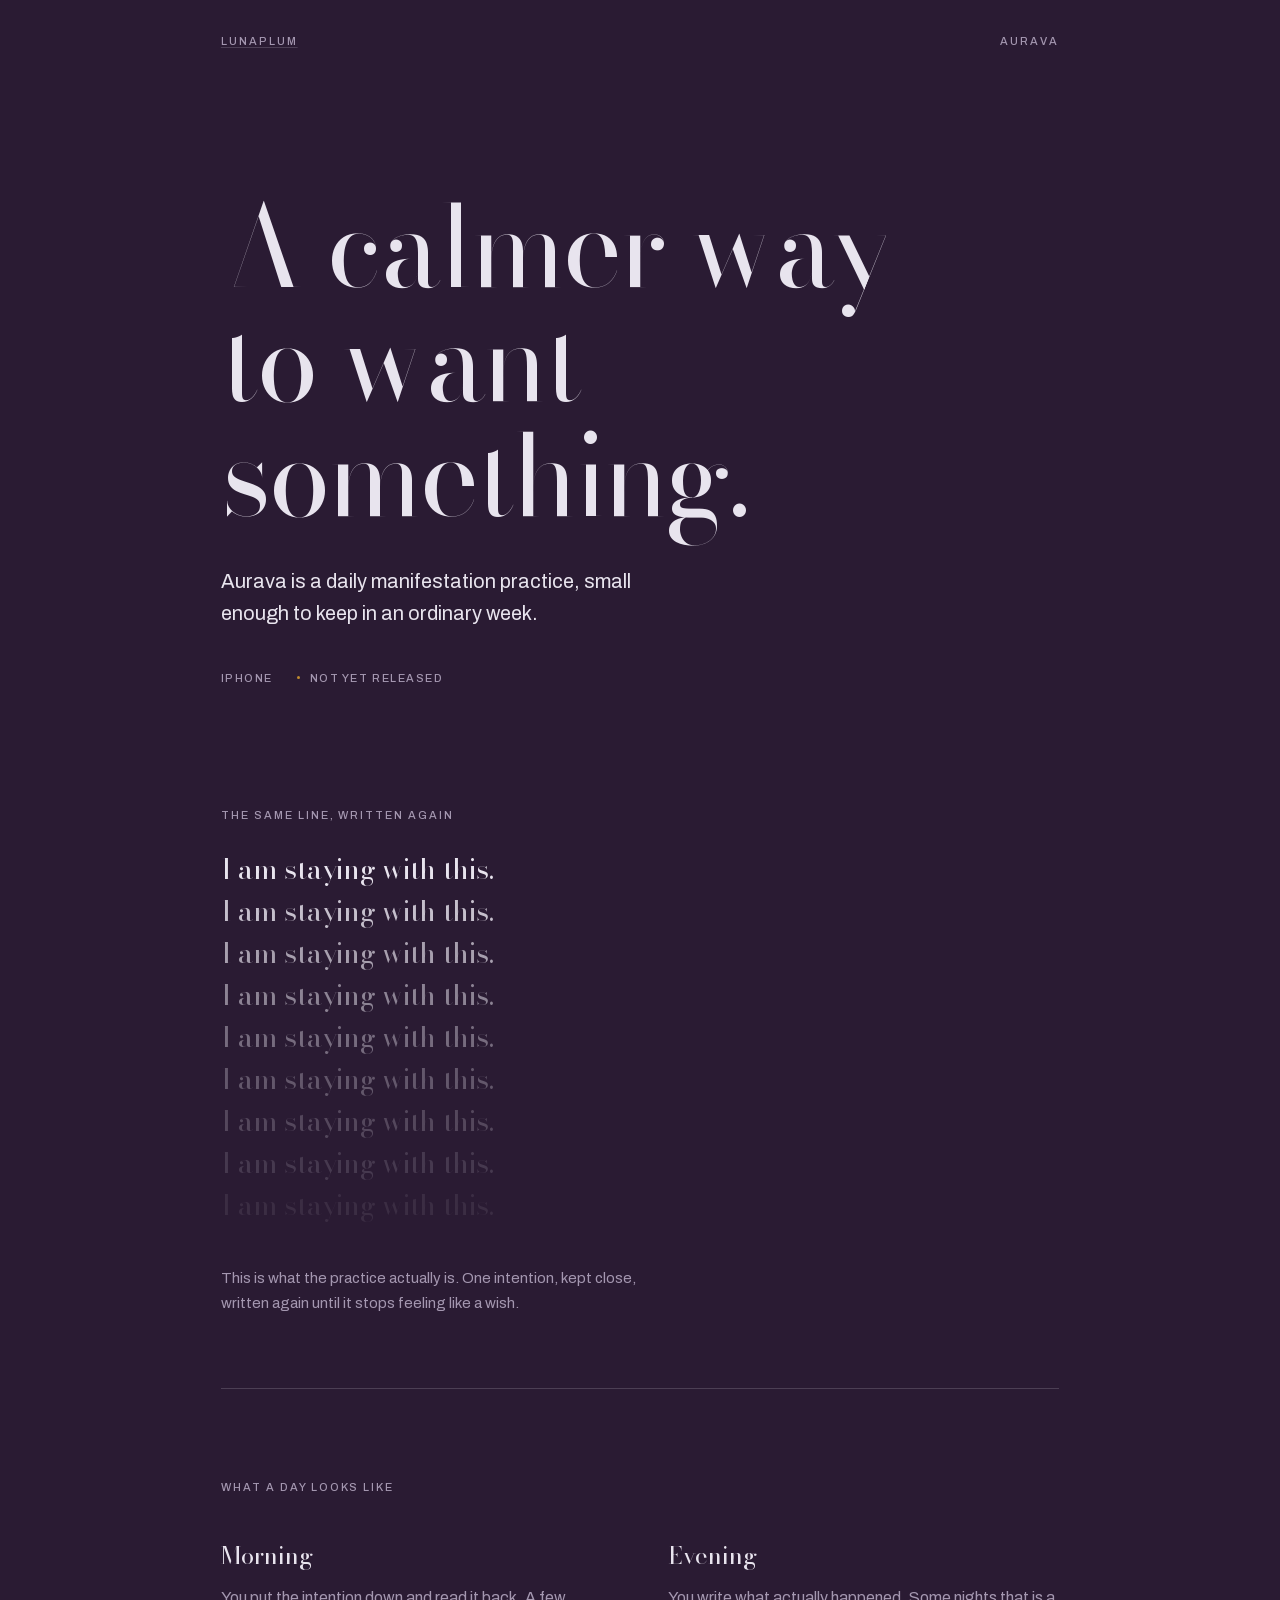
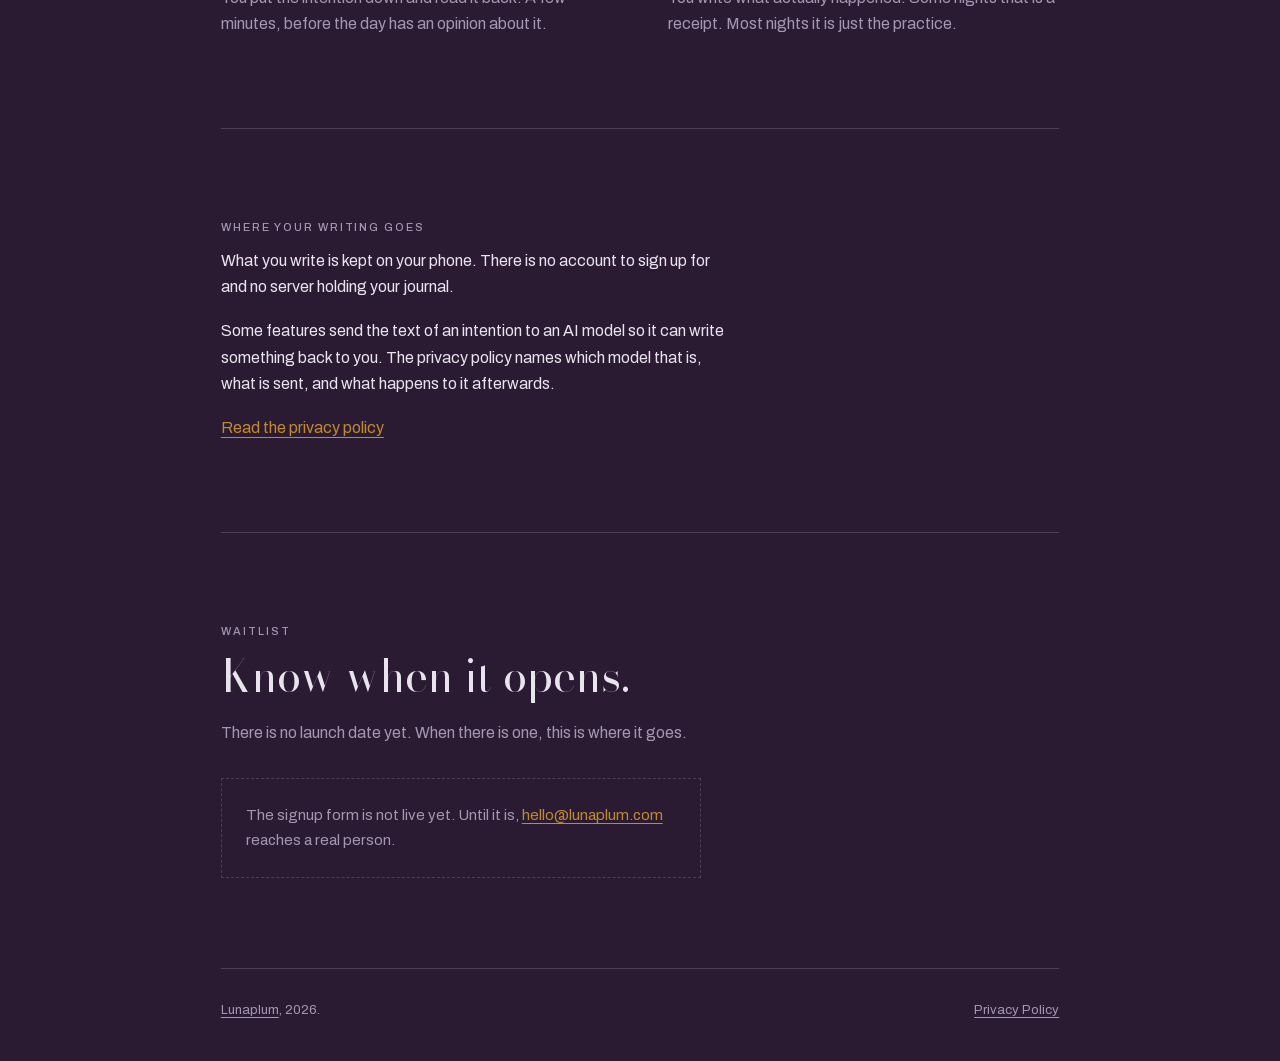
==== aurava/index.html @ 1ee56e5e "Lunaplum studio site: studio page, Aurava waitlist, Aurava privacy policy Three static pages, no bui" ====
<!doctype html>
<html lang="en" class="skin">
<head>
<meta charset="utf-8">
<meta name="viewport" content="width=device-width, initial-scale=1">
<title>Aurava</title>
<meta name="description" content="A calmer way to want something. Aurava is a daily manifestation practice for iPhone, small enough to keep in an ordinary week.">
<link rel="icon" href="/assets/favicon.svg" type="image/svg+xml">
<link rel="canonical" href="https://lunaplum.com/aurava/">
<meta name="theme-color" content="#2A1B33">
<meta property="og:type" content="website">
<meta property="og:title" content="Aurava">
<meta property="og:description" content="A calmer way to want something. A daily manifestation practice for iPhone.">
<meta property="og:url" content="https://lunaplum.com/aurava/">
<link rel="preload" href="/assets/fonts/bodoni-moda-latin.woff2" as="font" type="font/woff2" crossorigin>
<link rel="stylesheet" href="/styles.css">
</head>
<body>

<a class="skip" href="#main">Skip to content</a>

<header class="wrap masthead">
  <p class="eyebrow"><a href="/">Lunaplum</a></p>
  <p class="eyebrow">Aurava</p>
</header>

<main id="main">

  <section class="wrap hero">
    <h1 class="display hero-title">A calmer way to want something.</h1>
    <p class="lede hero-sub">Aurava is a daily manifestation practice, small enough to keep in an ordinary week.</p>
    <p class="hero-meta">
      <span>iPhone</span>
      <span>Not yet released</span>
    </p>
  </section>

  <section class="wrap practice" aria-labelledby="practice-label">
    <p class="eyebrow practice-label" id="practice-label">The same line, written again</p>

    <ul class="practice-lines" aria-hidden="true">
      <li>I am staying with this.</li>
      <li>I am staying with this.</li>
      <li>I am staying with this.</li>
      <li>I am staying with this.</li>
      <li>I am staying with this.</li>
      <li>I am staying with this.</li>
      <li>I am staying with this.</li>
      <li>I am staying with this.</li>
      <li>I am staying with this.</li>
    </ul>

    <p class="practice-note">This is what the practice actually is. One intention, kept close, written again until it stops feeling like a wish.</p>
  </section>

  <section class="wrap day ruled" aria-labelledby="day-label">
    <p class="eyebrow" id="day-label">What a day looks like</p>

    <div class="day-grid">
      <div class="day-block">
        <h3>Morning</h3>
        <p>You put the intention down and read it back. A few minutes, before the day has an opinion about it.</p>
      </div>
      <div class="day-block">
        <h3>Evening</h3>
        <p>You write what actually happened. Some nights that is a receipt. Most nights it is just the practice.</p>
      </div>
    </div>
  </section>

  <section class="wrap trust ruled" aria-labelledby="trust-label">
    <p class="eyebrow" id="trust-label">Where your writing goes</p>
    <p>What you write is kept on your phone. There is no account to sign up for and no server holding your journal.</p>
    <p>Some features send the text of an intention to an AI model so it can write something back to you. The privacy policy names which model that is, what is sent, and what happens to it afterwards.</p>
    <p><a href="/aurava/privacy/">Read the privacy policy</a></p>
  </section>

  <section class="wrap waitlist ruled" aria-labelledby="waitlist-label">
    <p class="eyebrow" id="waitlist-label">Waitlist</p>
    <h2 class="waitlist-title">Know when it opens.</h2>
    <p>There is no launch date yet. When there is one, this is where it goes.</p>

    <!-- ============================================================
         EMAIL CAPTURE GOES HERE.
         Drop in the Formspree or Buttondown form and delete the
         .waitlist-slot block below. Nothing else on the page needs
         to change. Suggested markup:

         <form class="waitlist-form" action="https://formspree.io/f/XXXX" method="POST">
           <label for="email">Email</label>
           <input id="email" name="email" type="email" required autocomplete="email">
           <button type="submit">Join the waitlist</button>
         </form>

         The .waitlist-form styles are not written yet, because no
         endpoint has been chosen. See TODO.md.
         ============================================================ -->

    <div class="waitlist-slot">
      <p>The signup form is not live yet. Until it is, <a href="mailto:hello@lunaplum.com?subject=Aurava%20waitlist">hello@lunaplum.com</a> reaches a real person.</p>
    </div>
  </section>

</main>

<footer class="wrap foot ruled">
  <p><a href="/">Lunaplum</a>, 2026.</p>
  <p><a href="/aurava/privacy/">Privacy Policy</a></p>
</footer>

</body>
</html>
---- styles.css ----
/* ==========================================================================
   Lunaplum
   Palette is taken from the fruit: a dark blue-purple skin, the pale waxy
   bloom that sits on it, and the amber flesh near the stone. Marketing pages
   are the skin side. Documents are the cut side.
   ========================================================================== */

@font-face {
  font-family: 'Bodoni Moda';
  src: url('/assets/fonts/bodoni-moda-latin.woff2') format('woff2');
  font-weight: 400 700;
  font-style: normal;
  font-display: swap;
}
@font-face {
  font-family: 'Archivo';
  src: url('/assets/fonts/archivo-latin.woff2') format('woff2');
  font-weight: 400 600;
  font-style: normal;
  font-display: swap;
}

:root {
  --skin:     #2A1B33;
  --skin-up:  #3A2745;
  --skin-dn:  #1E1226;
  --bloom:    #E8E4EE;
  --bloom-dn: #D9D3E2;
  --ink:      #241A2C;
  --muted:    #6E6379;
  --amber:    #C08A2E;
  --plum:     #6B2F52;

  --display: 'Bodoni Moda', 'Didot', 'Bodoni MT', Georgia, serif;
  --text: 'Archivo', -apple-system, BlinkMacSystemFont, 'Segoe UI', Helvetica, Arial, sans-serif;

  --measure: 34rem;
  --gutter: clamp(1.5rem, 6vw, 5rem);
  --rule: 1px;

  color-scheme: light dark;
  font-synthesis: none;
  -webkit-text-size-adjust: 100%;
}

/* Page themes ------------------------------------------------------------ */

.bloom {
  --ground: var(--bloom);
  --ground-up: var(--bloom-dn);
  --body: var(--ink);
  --quiet: var(--muted);
  --line: rgba(36, 26, 44, 0.16);
  --link: var(--plum);
}

.skin {
  --ground: var(--skin);
  --ground-up: var(--skin-up);
  --body: var(--bloom);
  --quiet: #A497B0;
  --line: rgba(232, 228, 238, 0.18);
  --link: var(--amber);
}

@media (prefers-color-scheme: dark) {
  .bloom {
    --ground: var(--skin-dn);
    --ground-up: var(--skin);
    --body: var(--bloom);
    --quiet: #A497B0;
    --line: rgba(232, 228, 238, 0.16);
    --link: var(--amber);
  }
}

/* Base ------------------------------------------------------------------- */

*, *::before, *::after { box-sizing: border-box; }

body {
  margin: 0;
  background: var(--ground);
  color: var(--body);
  font-family: var(--text);
  font-size: 1rem;
  line-height: 1.65;
  font-weight: 400;
  -webkit-font-smoothing: antialiased;
  -moz-osx-font-smoothing: grayscale;
}

a { color: var(--link); text-underline-offset: 0.22em; text-decoration-thickness: 1px; }
a:hover { text-decoration-thickness: 2px; }

:focus-visible {
  outline: 2px solid var(--link);
  outline-offset: 3px;
  border-radius: 1px;
}

.skip {
  position: absolute;
  left: -9999px;
  top: 0;
  background: var(--ground);
  color: var(--body);
  padding: 0.75rem 1rem;
  z-index: 10;
}
.skip:focus { left: var(--gutter); }

.wrap {
  width: 100%;
  max-width: 62rem;
  margin: 0 auto;
  padding-inline: var(--gutter);
}

/* Type roles ------------------------------------------------------------- */

.eyebrow {
  font-family: var(--text);
  font-size: 0.6875rem;
  font-weight: 500;
  letter-spacing: 0.18em;
  text-transform: uppercase;
  color: var(--quiet);
  margin: 0;
}

.display {
  font-family: var(--display);
  font-variation-settings: 'opsz' 96;
  font-weight: 400;
  letter-spacing: -0.018em;
  line-height: 1.02;
  margin: 0;
}

.lede {
  font-size: clamp(1.0625rem, 0.98rem + 0.42vw, 1.25rem);
  line-height: 1.6;
  max-width: 30rem;
  margin: 0;
}

.prose { max-width: var(--measure); }
.prose p { margin: 0 0 1.1em; }
.prose p:last-child { margin-bottom: 0; }

.quiet { color: var(--quiet); }

.hr {
  border: 0;
  border-top: var(--rule) solid var(--line);
  margin: 0;
}

/* A rule on a .wrap element draws across its padding, which overhangs the text
   by a whole gutter. These draw it inset instead, so every rule on the site
   lines up with the content it separates. */

.ruled, .ruled-under { position: relative; }

.ruled::before, .ruled-under::after {
  content: '';
  position: absolute;
  left: var(--gutter);
  right: var(--gutter);
  border-top: var(--rule) solid var(--line);
}
.ruled::before { top: 0; }
.ruled-under::after { bottom: 0; }

/* ==========================================================================
   Studio page
   ========================================================================== */

.studio { min-height: 100svh; display: flex; flex-direction: column; }

.studio-main { padding-block: clamp(6rem, 22vh, 12rem) clamp(4rem, 10vh, 7rem); }

.studio-name {
  font-size: clamp(3.25rem, 1.6rem + 8.2vw, 6.5rem);
  margin-bottom: 2.25rem;
}

.studio-mark {
  display: block;
  width: 2.75rem;
  height: var(--rule);
  background: var(--amber);
  margin-bottom: 2.5rem;
}

.roster { margin-top: clamp(4rem, 12vh, 7rem); }

.roster-head { margin-bottom: 1.75rem; }

.entry {
  display: grid;
  grid-template-columns: 1fr auto;
  gap: 0.25rem 2rem;
  align-items: baseline;
  padding-block: 1.5rem;
  border-top: var(--rule) solid var(--line);
}
.entry:last-of-type { border-bottom: var(--rule) solid var(--line); }

.entry-name {
  font-family: var(--display);
  font-variation-settings: 'opsz' 40;
  font-size: 1.75rem;
  font-weight: 400;
  line-height: 1.2;
  margin: 0;
}
.entry-name a { text-decoration-color: var(--line); }

.entry-status {
  font-size: 0.6875rem;
  font-weight: 500;
  letter-spacing: 0.14em;
  text-transform: uppercase;
  color: var(--quiet);
  white-space: nowrap;
}

.entry-note {
  grid-column: 1 / -1;
  margin: 0.35rem 0 0;
  color: var(--quiet);
  max-width: 30rem;
}

.foot {
  margin-top: auto;
  padding-block: 2rem 2.5rem;
  display: flex;
  flex-wrap: wrap;
  gap: 0.5rem 2rem;
  justify-content: space-between;
  font-size: 0.8125rem;
  color: var(--quiet);
}
.foot p { margin: 0; }
.foot a { color: inherit; }

/* ==========================================================================
   Aurava
   ========================================================================== */

.masthead {
  padding-block: 2rem;
  display: flex;
  justify-content: space-between;
  align-items: baseline;
  gap: 1rem;
}
.masthead a { color: var(--quiet); text-decoration-color: var(--line); }
.masthead a:hover { color: var(--body); }

.hero { padding-block: clamp(3.5rem, 12vh, 8rem) 0; }

.hero-title {
  font-size: clamp(3rem, 1.1rem + 9.4vw, 7rem);
  max-width: 11ch;
  margin-bottom: 2rem;
}

.hero-sub { margin-bottom: 2.5rem; }

.hero-meta {
  display: flex;
  flex-wrap: wrap;
  gap: 0.5rem 1.5rem;
  font-size: 0.6875rem;
  font-weight: 500;
  letter-spacing: 0.14em;
  text-transform: uppercase;
  color: var(--quiet);
}
.hero-meta span { display: inline-flex; align-items: center; gap: 0.6rem; }
.hero-meta span + span::before {
  content: '';
  width: 3px; height: 3px;
  border-radius: 50%;
  background: var(--amber);
}

/* The signature: one line, written again, the way a practice is kept. */

.practice { padding-block: clamp(4rem, 12vh, 7rem) clamp(3rem, 8vh, 4.5rem); }

.practice-label { margin-bottom: 1.5rem; }

.practice-lines { margin: 0; padding: 0; list-style: none; }

.practice-lines li {
  font-family: var(--display);
  font-variation-settings: 'opsz' 32;
  font-size: clamp(1.125rem, 0.85rem + 1.35vw, 1.75rem);
  font-weight: 400;
  line-height: 1.5;
  letter-spacing: -0.01em;
  opacity: var(--o);
  animation: settle 900ms ease-out both;
  animation-delay: var(--d);
}

.practice-lines li:nth-child(1) { --o: 1;    --d: 120ms; }
.practice-lines li:nth-child(2) { --o: .82;  --d: 260ms; }
.practice-lines li:nth-child(3) { --o: .66;  --d: 380ms; }
.practice-lines li:nth-child(4) { --o: .52;  --d: 490ms; }
.practice-lines li:nth-child(5) { --o: .40;  --d: 590ms; }
.practice-lines li:nth-child(6) { --o: .30;  --d: 680ms; }
.practice-lines li:nth-child(7) { --o: .22;  --d: 760ms; }
.practice-lines li:nth-child(8) { --o: .15;  --d: 830ms; }
.practice-lines li:nth-child(9) { --o: .09;  --d: 890ms; }

@keyframes settle {
  from { opacity: 0; transform: translateY(0.4em); }
  to   { opacity: var(--o); transform: none; }
}

.practice-note {
  margin: 2.5rem 0 0;
  max-width: 26rem;
  color: var(--quiet);
  font-size: 0.9375rem;
}

/* Day ------------------------------------------------------------------- */

.day {
  padding-block: clamp(3.5rem, 10vh, 6rem);
}

.day-grid {
  display: grid;
  gap: 2.5rem;
  margin-top: 2.5rem;
}

.day-block h3 {
  font-family: var(--display);
  font-variation-settings: 'opsz' 28;
  font-size: 1.5rem;
  font-weight: 400;
  margin: 0 0 0.6rem;
}
.day-block p { margin: 0; color: var(--quiet); max-width: 26rem; }

/* Trust ----------------------------------------------------------------- */

.trust {
  padding-block: clamp(3.5rem, 10vh, 6rem);
}
.trust p { margin: 0 0 1.1em; max-width: 32rem; }
.trust p:last-child { margin-bottom: 0; }

/* Waitlist -------------------------------------------------------------- */

.waitlist {
  padding-block: clamp(3.5rem, 10vh, 6rem);
}

.waitlist-title {
  font-family: var(--display);
  font-variation-settings: 'opsz' 48;
  font-size: clamp(1.875rem, 1.2rem + 2.6vw, 2.75rem);
  font-weight: 400;
  line-height: 1.1;
  margin: 0.75rem 0 1.25rem;
  max-width: 16ch;
}

.waitlist p { margin: 0; max-width: 30rem; color: var(--quiet); }

.waitlist-slot {
  margin-top: 2rem;
  padding: 1.5rem;
  border: var(--rule) dashed var(--line);
  max-width: 30rem;
}
.waitlist-slot p { margin: 0; font-size: 0.9375rem; }
.waitlist-slot a { color: var(--link); }

@media (min-width: 46rem) {
  .day-grid { grid-template-columns: repeat(2, minmax(0, 1fr)); gap: 3.5rem; }
}

/* ==========================================================================
   Document (privacy policy)
   ========================================================================== */

.doc-wrap { max-width: 50rem; }

.doc-head {
  padding-block: 1.5rem;
  display: flex;
  flex-wrap: wrap;
  gap: 0.4rem 1.5rem;
  justify-content: space-between;
  font-size: 0.6875rem;
  font-weight: 500;
  letter-spacing: 0.16em;
  text-transform: uppercase;
  color: var(--quiet);
}
.doc-head a { color: inherit; }
.doc-head p { margin: 0; }

.doc-title {
  font-size: clamp(2.5rem, 1.5rem + 4.4vw, 4rem);
  margin-block: clamp(3rem, 9vh, 5rem) 1rem;
}

.doc-meta {
  margin: 0 0 3rem;
  font-size: 0.875rem;
  color: var(--quiet);
}
.doc-meta strong { font-weight: 500; color: var(--body); }

.summary {
  background: var(--ground-up);
  padding: clamp(1.5rem, 4vw, 2.25rem);
  margin-bottom: clamp(3rem, 8vh, 4.5rem);
  border-left: 2px solid var(--amber);
}
.summary h2 {
  font-family: var(--display);
  font-variation-settings: 'opsz' 28;
  font-size: 1.375rem;
  font-weight: 400;
  margin: 0 0 1rem;
}
.summary ul { margin: 0; padding-left: 1.1rem; }
.summary li { margin-bottom: 0.6rem; }
.summary li:last-child { margin-bottom: 0; }

.sec {
  padding-block: 0 clamp(2.5rem, 6vh, 3.5rem);
  display: grid;
  grid-template-columns: 1fr;
  gap: 0 2rem;
}

.sec-num {
  font-family: var(--display);
  font-variation-settings: 'opsz' 24;
  font-size: 1rem;
  color: var(--amber);
  line-height: 1.9;
  margin: 0;
}

.sec-body { min-width: 0; }

.sec h2 {
  font-family: var(--display);
  font-variation-settings: 'opsz' 36;
  font-size: clamp(1.5rem, 1.15rem + 1.1vw, 1.875rem);
  font-weight: 400;
  line-height: 1.2;
  letter-spacing: -0.01em;
  margin: 0 0 1rem;
}

.sec h3 {
  font-family: var(--text);
  font-size: 0.75rem;
  font-weight: 600;
  letter-spacing: 0.12em;
  text-transform: uppercase;
  color: var(--quiet);
  margin: 1.75rem 0 0.65rem;
}

.sec p { margin: 0 0 1.05em; }
.sec p:last-child { margin-bottom: 0; }
.sec ul { margin: 0 0 1.05em; padding-left: 1.1rem; }
.sec li { margin-bottom: 0.5rem; }
.sec li:last-child { margin-bottom: 0; }

.callout {
  border-left: 2px solid var(--line);
  padding: 0.15rem 0 0.15rem 1.25rem;
  margin: 0 0 1.05em;
  color: var(--quiet);
}

.contact-line {
  font-family: var(--display);
  font-variation-settings: 'opsz' 28;
  font-size: 1.375rem;
  word-break: break-word;
}

@media (min-width: 52rem) {
  .sec { grid-template-columns: 3rem minmax(0, 1fr); }
}

@media (prefers-reduced-motion: reduce) {
  .practice-lines li { animation: none; }
  *, *::before, *::after {
    animation-duration: 0.01ms !important;
    animation-iteration-count: 1 !important;
    transition-duration: 0.01ms !important;
  }
}
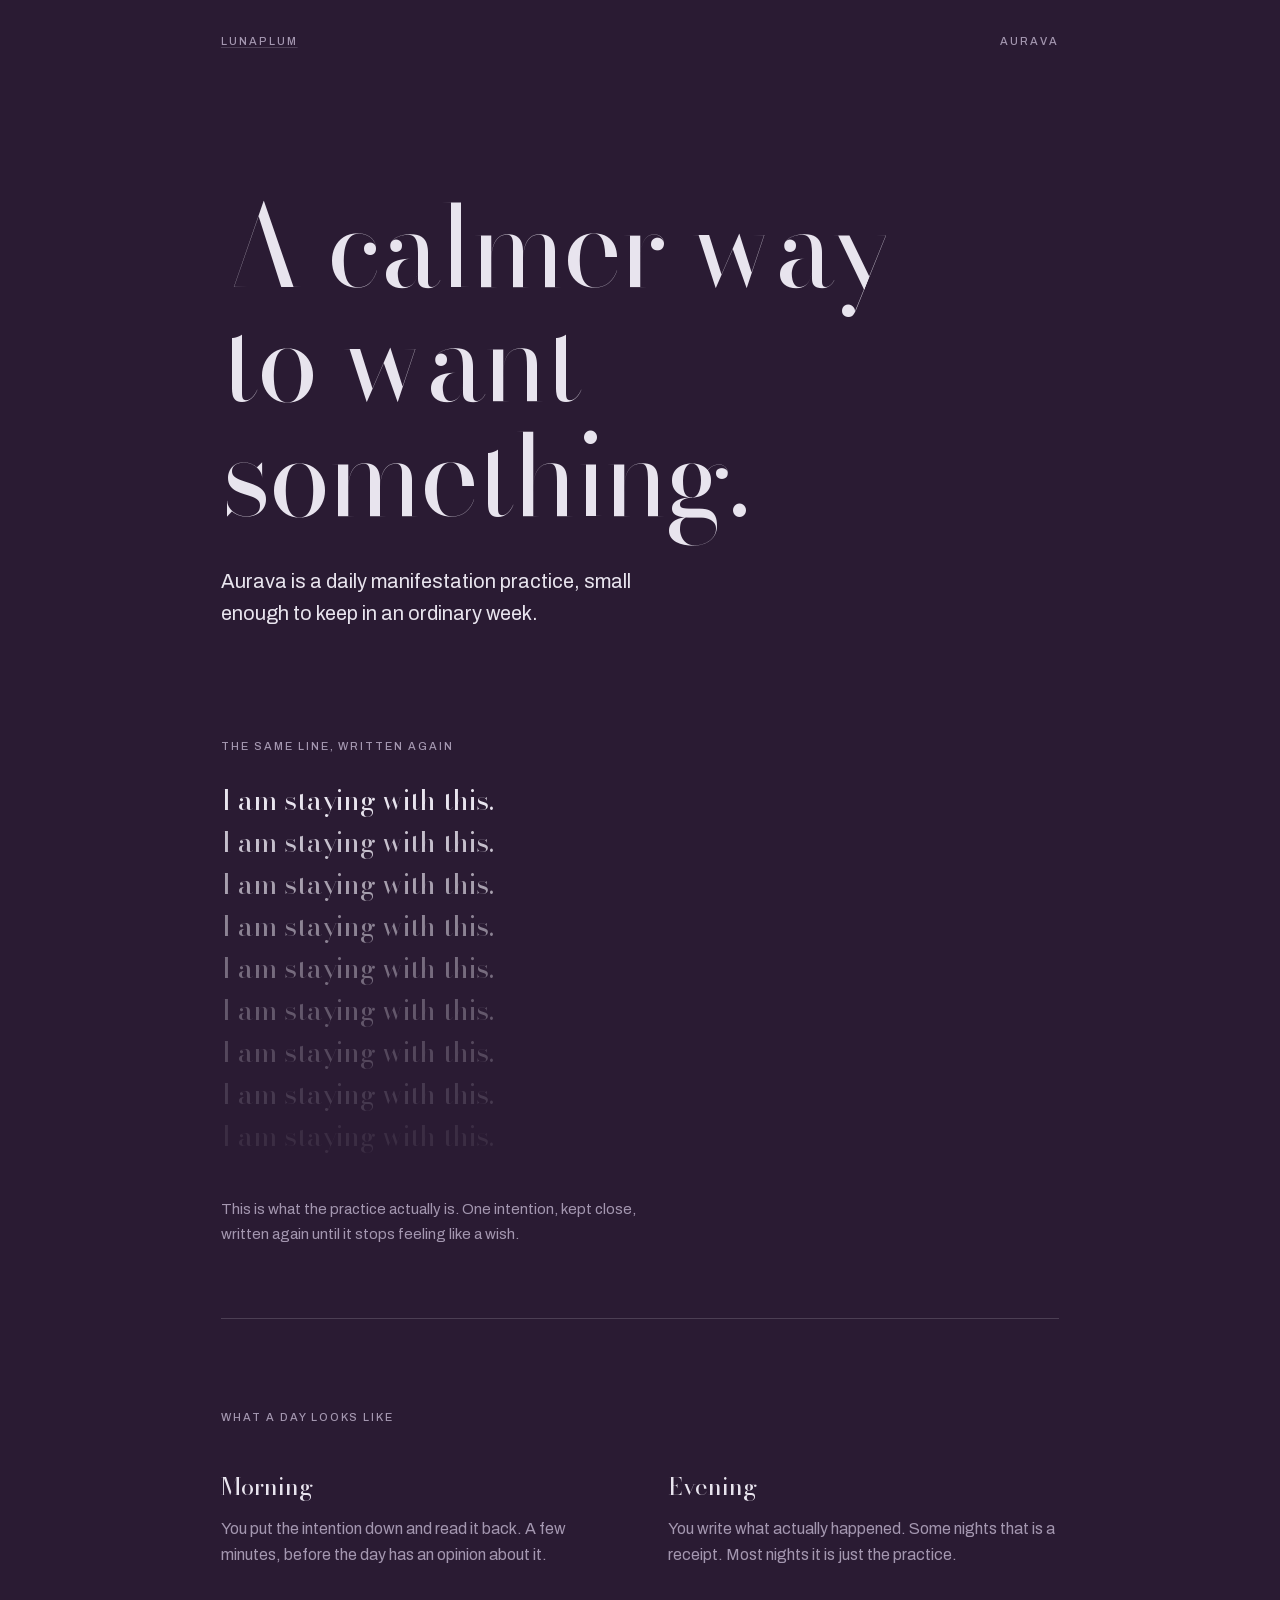
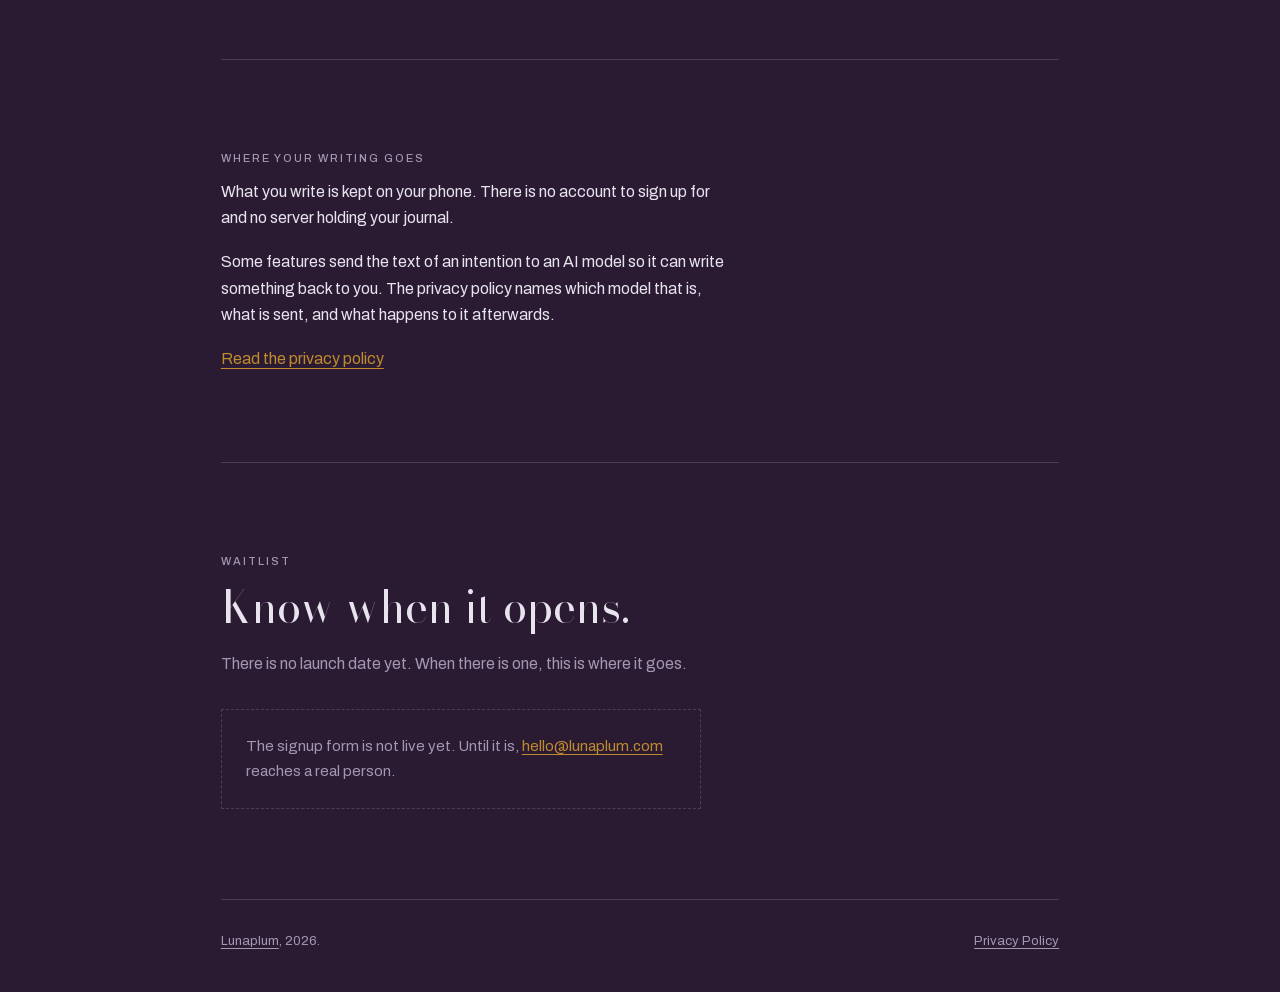
==== commit 73b7a041: "Drop the studio subline and the Aurava status meta Kagan's call on both. The studio page is now the " ====
--- a/aurava/index.html
+++ b/aurava/index.html
@@ -29,10 +29,6 @@
   <section class="wrap hero">
     <h1 class="display hero-title">A calmer way to want something.</h1>
     <p class="lede hero-sub">Aurava is a daily manifestation practice, small enough to keep in an ordinary week.</p>
-    <p class="hero-meta">
-      <span>iPhone</span>
-      <span>Not yet released</span>
-    </p>
   </section>
 
   <section class="wrap practice" aria-labelledby="practice-label">
--- a/styles.css
+++ b/styles.css
@@ -183,16 +183,9 @@
 
 .studio-name {
   font-size: clamp(3.25rem, 1.6rem + 8.2vw, 6.5rem);
-  margin-bottom: 2.25rem;
-}
-
-.studio-mark {
-  display: block;
-  width: 2.75rem;
-  height: var(--rule);
-  background: var(--amber);
-  margin-bottom: 2.5rem;
-}
+  margin-bottom: 0;
+}
+
 
 .roster { margin-top: clamp(4rem, 12vh, 7rem); }
 
@@ -269,25 +262,8 @@
   margin-bottom: 2rem;
 }
 
-.hero-sub { margin-bottom: 2.5rem; }
-
-.hero-meta {
-  display: flex;
-  flex-wrap: wrap;
-  gap: 0.5rem 1.5rem;
-  font-size: 0.6875rem;
-  font-weight: 500;
-  letter-spacing: 0.14em;
-  text-transform: uppercase;
-  color: var(--quiet);
-}
-.hero-meta span { display: inline-flex; align-items: center; gap: 0.6rem; }
-.hero-meta span + span::before {
-  content: '';
-  width: 3px; height: 3px;
-  border-radius: 50%;
-  background: var(--amber);
-}
+.hero-sub { margin-bottom: 0; }
+
 
 /* The signature: one line, written again, the way a practice is kept. */
 
